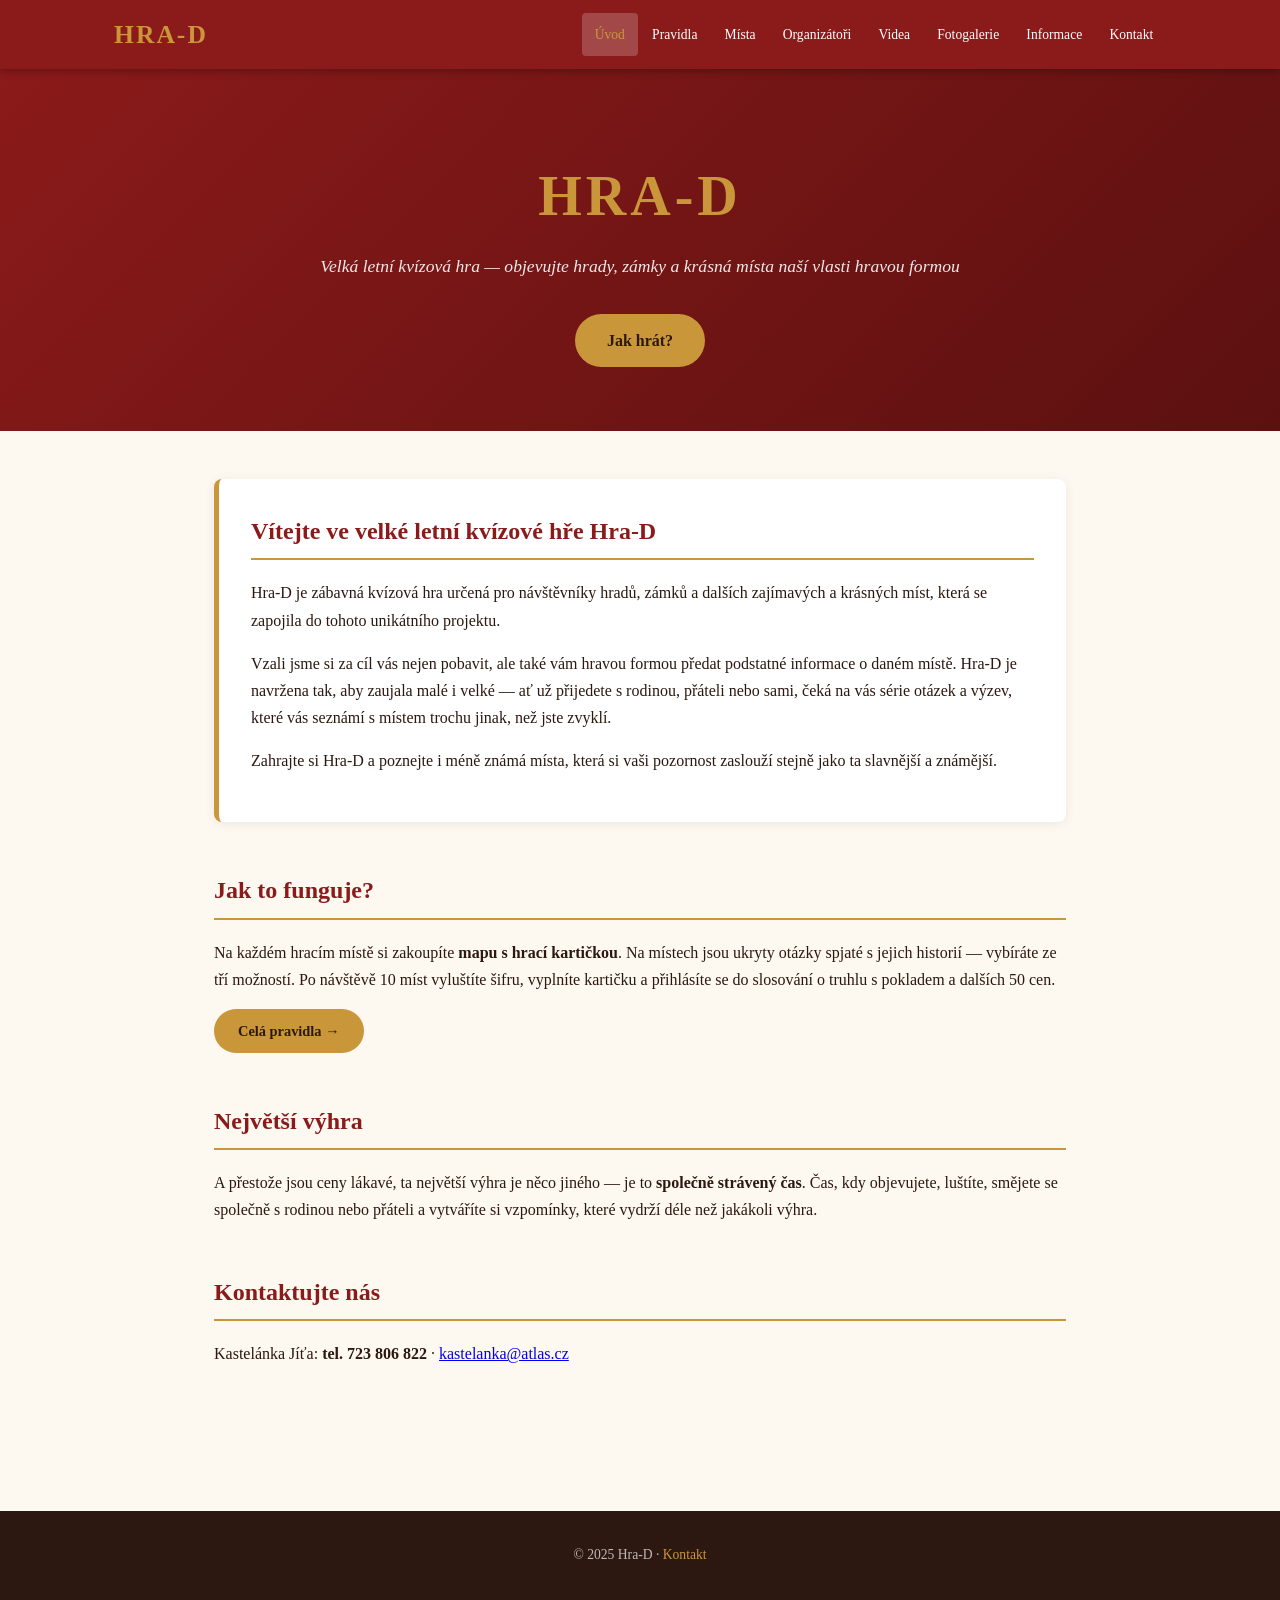
==== index.html @ 379b2946 "nahrání webu" ====
<!DOCTYPE html>
<html lang="cs">
<head>
  <meta charset="UTF-8">
  <meta name="viewport" content="width=device-width, initial-scale=1.0">
  <title>Hra-D – Velká letní kvízová hra</title>
  <meta name="description" content="Hra-D je zábavná kvízová hra pro návštěvníky hradů, zámků a dalších zajímavých míst. Objevujte historii hravou formou!">
  <link rel="stylesheet" href="style.css">
</head>
<body>

<header>
  <div class="header-inner">
    <a class="logo" href="index.html">HRA-D</a>
    <nav>
      <a href="index.html" class="active">Úvod</a>
      <a href="pravidla.html">Pravidla</a>
      <a href="mista.html">Místa</a>
      <a href="organizatori.html">Organizátoři</a>
      <a href="videa.html">Videa</a>
      <a href="fotogalerie.html">Fotogalerie</a>
      <a href="informace.html">Informace</a>
      <a href="kontakt.html">Kontakt</a>
    </nav>
  </div>
</header>

<div class="hero">
  <h1>HRA-D</h1>
  <p>Velká letní kvízová hra — objevujte hrady, zámky a krásná místa naší vlasti hravou formou</p>
  <a href="pravidla.html" class="btn">Jak hrát?</a>
</div>

<main>
  <section>
    <div class="intro-card">
      <h2>Vítejte ve velké letní kvízové hře Hra-D</h2>
      <p>Hra-D je zábavná kvízová hra určená pro návštěvníky hradů, zámků a dalších zajímavých a krásných míst, která se zapojila do tohoto unikátního projektu.</p>
      <p>Vzali jsme si za cíl vás nejen pobavit, ale také vám hravou formou předat podstatné informace o daném místě. Hra-D je navržena tak, aby zaujala malé i velké — ať už přijedete s rodinou, přáteli nebo sami, čeká na vás série otázek a výzev, které vás seznámí s místem trochu jinak, než jste zvyklí.</p>
      <p>Zahrajte si Hra-D a poznejte i méně známá místa, která si vaši pozornost zaslouží stejně jako ta slavnější a známější.</p>
    </div>
  </section>

  <section>
    <h2>Jak to funguje?</h2>
    <p>Na každém hracím místě si zakoupíte <strong>mapu s hrací kartičkou</strong>. Na místech jsou ukryty otázky spjaté s jejich historií — vybíráte ze tří možností. Po návštěvě 10 míst vyluštíte šifru, vyplníte kartičku a přihlásíte se do slosování o truhlu s pokladem a dalších 50 cen.</p>
    <p><a href="pravidla.html" class="btn" style="font-size:0.9rem; padding:0.6rem 1.5rem;">Celá pravidla →</a></p>
  </section>

  <section>
    <h2>Největší výhra</h2>
    <p>A přestože jsou ceny lákavé, ta největší výhra je něco jiného — je to <strong>společně strávený čas</strong>. Čas, kdy objevujete, luštíte, smějete se společně s rodinou nebo přáteli a vytváříte si vzpomínky, které vydrží déle než jakákoli výhra.</p>
  </section>

  <section>
    <h2>Kontaktujte nás</h2>
    <p>Kastelánka Jíťa: <strong>tel. 723 806 822</strong> · <a href="mailto:kastelanka@atlas.cz">kastelanka@atlas.cz</a></p>
  </section>
</main>

<footer>
  <p>&copy; 2025 Hra-D · <a href="kontakt.html">Kontakt</a></p>
</footer>

</body>
</html>
---- style.css ----
/* === HRA-D GLOBAL STYLES === */

*, *::before, *::after { box-sizing: border-box; margin: 0; padding: 0; }

:root {
  --red:    #8B1A1A;
  --gold:   #C9963A;
  --cream:  #FDF8F0;
  --dark:   #2C1810;
  --light:  #F5ECD8;
  --grey:   #6B5B4E;
  --white:  #ffffff;
}

body {
  font-family: 'Georgia', serif;
  background: var(--cream);
  color: var(--dark);
  line-height: 1.7;
}

/* === NAV === */
header {
  background: var(--red);
  color: var(--white);
  position: sticky;
  top: 0;
  z-index: 100;
  box-shadow: 0 2px 8px rgba(0,0,0,0.3);
}

.header-inner {
  max-width: 1100px;
  margin: 0 auto;
  padding: 0 1.5rem;
  display: flex;
  align-items: center;
  justify-content: space-between;
  gap: 1rem;
  flex-wrap: wrap;
}

.logo {
  font-size: 1.6rem;
  font-weight: bold;
  letter-spacing: 2px;
  color: var(--gold);
  text-decoration: none;
  padding: 0.8rem 0;
  white-space: nowrap;
}

nav {
  display: flex;
  flex-wrap: wrap;
  gap: 0.1rem;
}

nav a {
  color: var(--white);
  text-decoration: none;
  padding: 0.6rem 0.8rem;
  font-size: 0.85rem;
  border-radius: 4px;
  transition: background 0.2s;
  white-space: nowrap;
}

nav a:hover, nav a.active {
  background: rgba(255,255,255,0.2);
  color: var(--gold);
}

/* === HERO === */
.hero {
  background: linear-gradient(135deg, var(--red) 0%, #5C1010 100%);
  color: var(--white);
  text-align: center;
  padding: 5rem 1.5rem 4rem;
}

.hero h1 {
  font-size: clamp(2rem, 5vw, 3.5rem);
  letter-spacing: 4px;
  color: var(--gold);
  margin-bottom: 0.5rem;
}

.hero p {
  font-size: 1.1rem;
  max-width: 650px;
  margin: 0 auto 2rem;
  opacity: 0.9;
  font-style: italic;
}

.btn {
  display: inline-block;
  background: var(--gold);
  color: var(--dark);
  padding: 0.8rem 2rem;
  border-radius: 30px;
  font-weight: bold;
  text-decoration: none;
  font-family: 'Georgia', serif;
  transition: transform 0.2s, box-shadow 0.2s;
}
.btn:hover {
  transform: translateY(-2px);
  box-shadow: 0 4px 12px rgba(0,0,0,0.3);
}

/* === PAGE HERO (subpages) === */
.page-hero {
  background: linear-gradient(135deg, var(--red) 0%, #5C1010 100%);
  color: var(--white);
  text-align: center;
  padding: 3rem 1.5rem;
}
.page-hero h1 {
  font-size: clamp(1.6rem, 4vw, 2.5rem);
  color: var(--gold);
  letter-spacing: 3px;
}

/* === MAIN CONTENT === */
main {
  max-width: 900px;
  margin: 0 auto;
  padding: 3rem 1.5rem;
}

section {
  margin-bottom: 3rem;
}

h2 {
  font-size: 1.5rem;
  color: var(--red);
  border-bottom: 2px solid var(--gold);
  padding-bottom: 0.4rem;
  margin-bottom: 1.2rem;
}

h3 {
  font-size: 1.1rem;
  color: var(--red);
  margin-bottom: 0.6rem;
}

p { margin-bottom: 1rem; }

/* === HOME INTRO CARD === */
.intro-card {
  background: var(--white);
  border-left: 5px solid var(--gold);
  border-radius: 8px;
  padding: 2rem;
  margin-bottom: 2rem;
  box-shadow: 0 2px 12px rgba(0,0,0,0.07);
}

/* === RULES === */
.rules-list {
  list-style: none;
  counter-reset: rule-counter;
}
.rules-list li {
  counter-increment: rule-counter;
  display: flex;
  gap: 1.2rem;
  align-items: flex-start;
  padding: 1rem;
  margin-bottom: 0.8rem;
  background: var(--white);
  border-radius: 8px;
  box-shadow: 0 1px 6px rgba(0,0,0,0.06);
}
.rules-list li::before {
  content: counter(rule-counter);
  min-width: 2rem;
  height: 2rem;
  background: var(--red);
  color: var(--white);
  border-radius: 50%;
  display: flex;
  align-items: center;
  justify-content: center;
  font-weight: bold;
  font-size: 0.9rem;
  flex-shrink: 0;
}

/* === LOCATIONS === */
.locations-grid {
  display: grid;
  grid-template-columns: repeat(auto-fill, minmax(280px, 1fr));
  gap: 0.8rem;
}
.location-item {
  background: var(--white);
  border-radius: 8px;
  padding: 0.8rem 1rem;
  box-shadow: 0 1px 4px rgba(0,0,0,0.06);
  display: flex;
  align-items: baseline;
  gap: 0.5rem;
}
.location-num {
  font-weight: bold;
  color: var(--gold);
  min-width: 2rem;
  font-size: 0.85rem;
}
.location-name {
  font-weight: bold;
  color: var(--dark);
  font-size: 0.9rem;
}
.location-item a {
  color: var(--red);
  font-size: 0.8rem;
  margin-left: auto;
  white-space: nowrap;
  text-decoration: none;
}
.location-item a:hover { text-decoration: underline; }

/* === CONTACT === */
.contact-card {
  background: var(--white);
  border-radius: 12px;
  padding: 2rem;
  box-shadow: 0 2px 12px rgba(0,0,0,0.08);
  max-width: 500px;
}
.contact-card h2 { margin-bottom: 1.5rem; }
.contact-row {
  display: flex;
  gap: 1rem;
  margin-bottom: 1rem;
  align-items: center;
}
.contact-label {
  font-size: 0.8rem;
  color: var(--grey);
  text-transform: uppercase;
  letter-spacing: 1px;
  min-width: 80px;
}
.contact-value {
  font-weight: bold;
  color: var(--dark);
}
.contact-value a { color: var(--red); text-decoration: none; }
.contact-value a:hover { text-decoration: underline; }

/* === INFO BOXES === */
.info-box {
  background: var(--white);
  border-left: 4px solid var(--gold);
  border-radius: 8px;
  padding: 1.5rem;
  margin-bottom: 1.5rem;
  box-shadow: 0 1px 6px rgba(0,0,0,0.06);
}
.info-box h3 { color: var(--red); margin-bottom: 0.8rem; }

/* === ORGANIZERS === */
.org-card {
  background: var(--white);
  border-radius: 12px;
  padding: 1.5rem;
  box-shadow: 0 2px 10px rgba(0,0,0,0.07);
  text-align: center;
  max-width: 280px;
}

/* === FOOTER === */
footer {
  background: var(--dark);
  color: rgba(255,255,255,0.7);
  text-align: center;
  padding: 2rem 1.5rem;
  margin-top: 3rem;
  font-size: 0.85rem;
}
footer a { color: var(--gold); text-decoration: none; }
footer a:hover { text-decoration: underline; }

/* === RESPONSIVE === */
@media (max-width: 680px) {
  .header-inner { gap: 0.5rem; }
  nav { gap: 0; }
  nav a { padding: 0.5rem 0.5rem; font-size: 0.78rem; }
  .locations-grid { grid-template-columns: 1fr; }
}
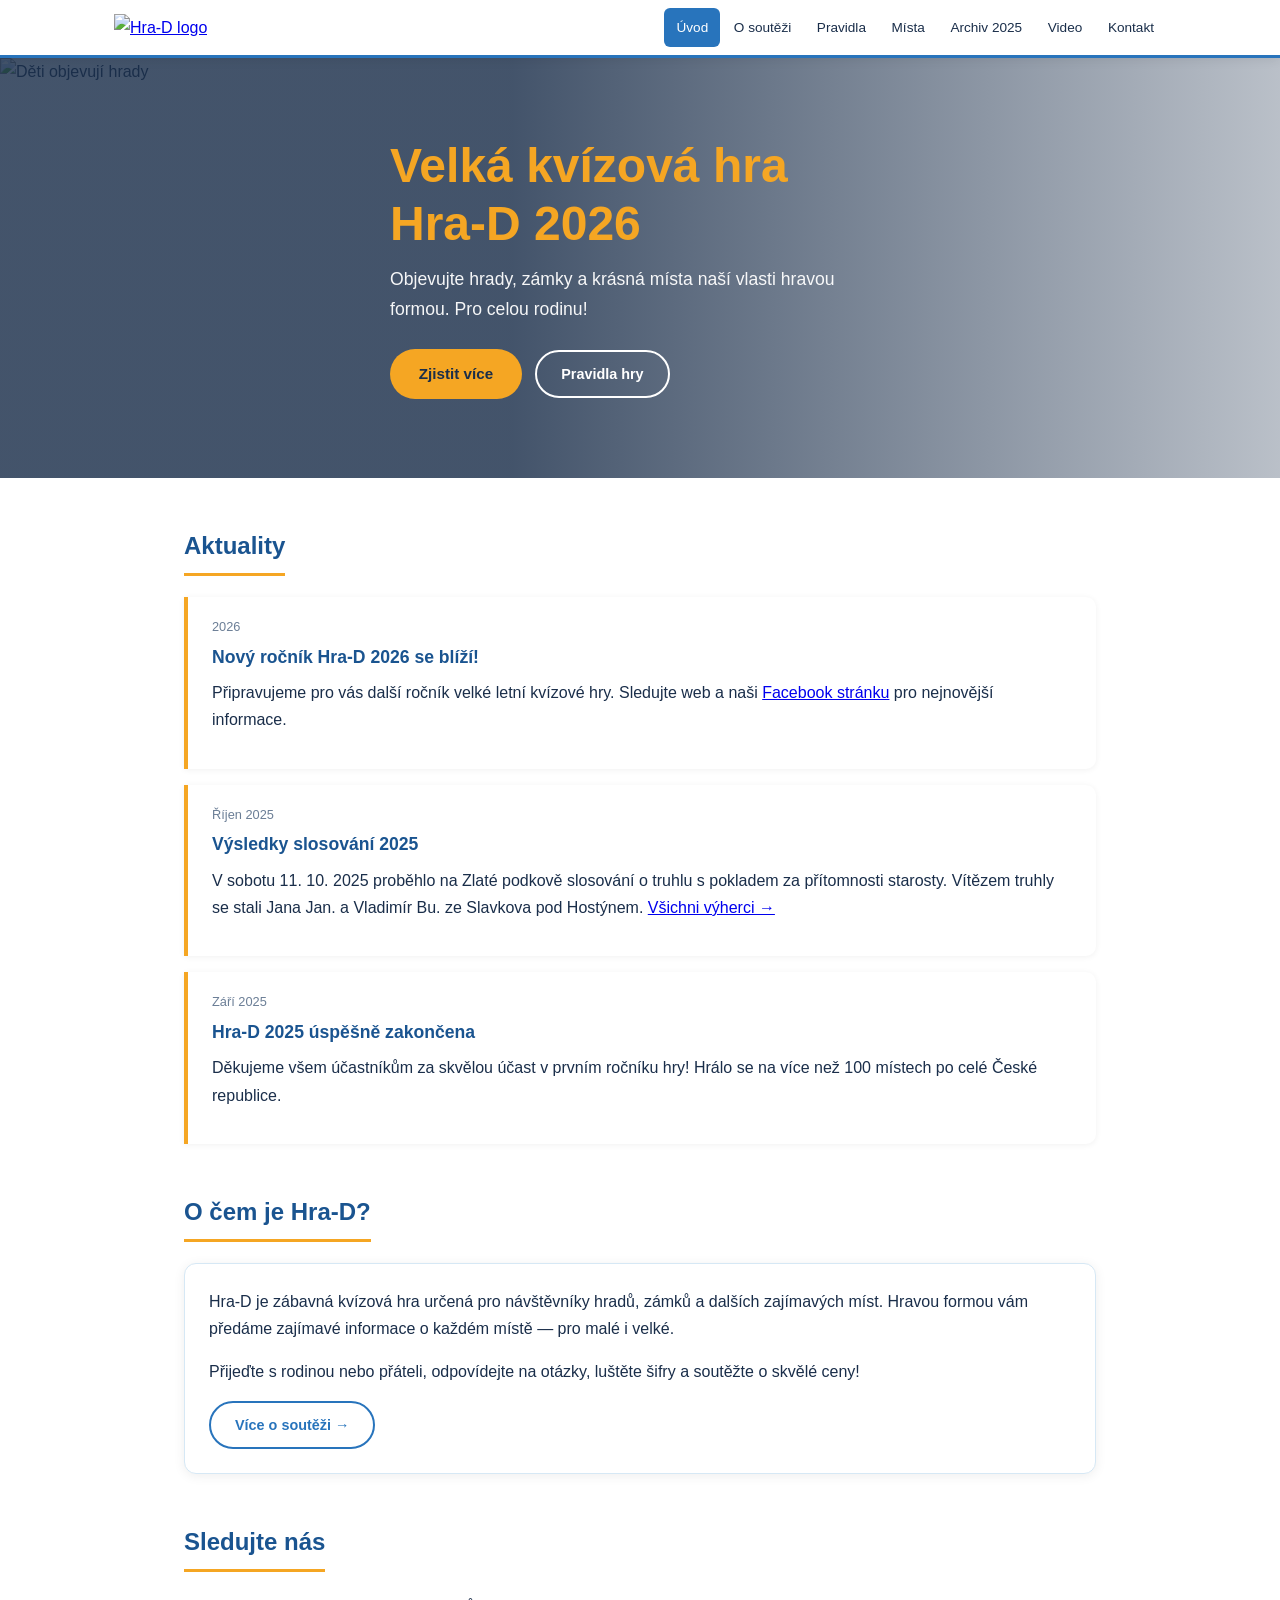
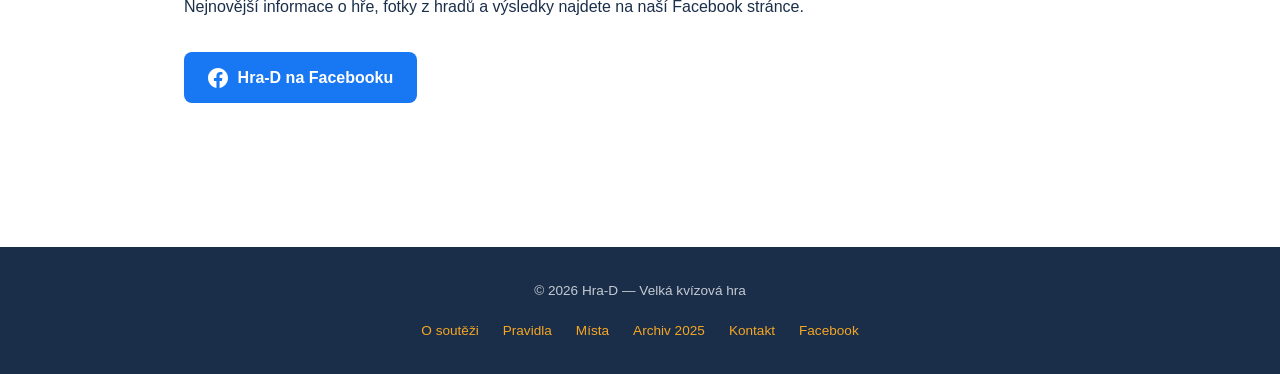
==== commit ea3c9ff1: "Add files via upload" ====
--- a/index.html
+++ b/index.html
@@ -3,7 +3,7 @@
 <head>
   <meta charset="UTF-8">
   <meta name="viewport" content="width=device-width, initial-scale=1.0">
-  <title>Hra-D – Velká letní kvízová hra</title>
+  <title>Hra-D – Velká kvízová hra</title>
   <meta name="description" content="Hra-D je zábavná kvízová hra pro návštěvníky hradů, zámků a dalších zajímavých míst. Objevujte historii hravou formou!">
   <link rel="stylesheet" href="style.css">
 </head>
@@ -11,55 +11,90 @@
 
 <header>
   <div class="header-inner">
-    <a class="logo" href="index.html">HRA-D</a>
+    <a href="index.html"><img src="logo.webp" alt="Hra-D logo" class="logo-img"></a>
     <nav>
       <a href="index.html" class="active">Úvod</a>
+      <a href="o-soutezi.html">O soutěži</a>
       <a href="pravidla.html">Pravidla</a>
       <a href="mista.html">Místa</a>
-      <a href="organizatori.html">Organizátoři</a>
-      <a href="videa.html">Videa</a>
-      <a href="fotogalerie.html">Fotogalerie</a>
-      <a href="informace.html">Informace</a>
+      <a href="archiv.html">Archiv 2025</a>
+      <a href="videa.html">Video</a>
       <a href="kontakt.html">Kontakt</a>
     </nav>
   </div>
 </header>
 
 <div class="hero">
-  <h1>HRA-D</h1>
-  <p>Velká letní kvízová hra — objevujte hrady, zámky a krásná místa naší vlasti hravou formou</p>
-  <a href="pravidla.html" class="btn">Jak hrát?</a>
+  <img src="hero.jpg" alt="Děti objevují hrady" class="hero-img">
+  <div class="hero-overlay"></div>
+  <div class="hero-content">
+    <h1>Velká kvízová hra<br>Hra-D 2026</h1>
+    <p>Objevujte hrady, zámky a krásná místa naší vlasti hravou formou. Pro celou rodinu!</p>
+    <a href="o-soutezi.html" class="btn">Zjistit více</a>
+    &nbsp;
+    <a href="pravidla.html" class="btn-outline" style="color:white; border-color:white;">Pravidla hry</a>
+  </div>
 </div>
 
 <main>
+
   <section>
-    <div class="intro-card">
-      <h2>Vítejte ve velké letní kvízové hře Hra-D</h2>
-      <p>Hra-D je zábavná kvízová hra určená pro návštěvníky hradů, zámků a dalších zajímavých a krásných míst, která se zapojila do tohoto unikátního projektu.</p>
-      <p>Vzali jsme si za cíl vás nejen pobavit, ale také vám hravou formou předat podstatné informace o daném místě. Hra-D je navržena tak, aby zaujala malé i velké — ať už přijedete s rodinou, přáteli nebo sami, čeká na vás série otázek a výzev, které vás seznámí s místem trochu jinak, než jste zvyklí.</p>
-      <p>Zahrajte si Hra-D a poznejte i méně známá místa, která si vaši pozornost zaslouží stejně jako ta slavnější a známější.</p>
+    <h2>Aktuality</h2>
+    <div class="aktuality-list">
+
+      <div class="aktualita">
+        <div class="datum">2026</div>
+        <h3>Nový ročník Hra-D 2026 se blíží!</h3>
+        <p>Připravujeme pro vás další ročník velké letní kvízové hry. Sledujte web a naši <a href="https://www.facebook.com/profile.php?id=61576056328959" target="_blank">Facebook stránku</a> pro nejnovější informace.</p>
+      </div>
+
+      <div class="aktualita">
+        <div class="datum">Říjen 2025</div>
+        <h3>Výsledky slosování 2025</h3>
+        <p>V sobotu 11. 10. 2025 proběhlo na Zlaté podkově slosování o truhlu s pokladem za přítomnosti starosty. Vítězem truhly se stali Jana Jan. a Vladimír Bu. ze Slavkova pod Hostýnem. <a href="archiv.html">Všichni výherci →</a></p>
+      </div>
+
+      <div class="aktualita">
+        <div class="datum">Září 2025</div>
+        <h3>Hra-D 2025 úspěšně zakončena</h3>
+        <p>Děkujeme všem účastníkům za skvělou účast v prvním ročníku hry! Hrálo se na více než 100 místech po celé České republice.</p>
+      </div>
+
     </div>
   </section>
 
   <section>
-    <h2>Jak to funguje?</h2>
-    <p>Na každém hracím místě si zakoupíte <strong>mapu s hrací kartičkou</strong>. Na místech jsou ukryty otázky spjaté s jejich historií — vybíráte ze tří možností. Po návštěvě 10 míst vyluštíte šifru, vyplníte kartičku a přihlásíte se do slosování o truhlu s pokladem a dalších 50 cen.</p>
-    <p><a href="pravidla.html" class="btn" style="font-size:0.9rem; padding:0.6rem 1.5rem;">Celá pravidla →</a></p>
+    <h2>O čem je Hra-D?</h2>
+    <div class="card">
+      <p>Hra-D je zábavná kvízová hra určená pro návštěvníky hradů, zámků a dalších zajímavých míst. Hravou formou vám předáme zajímavé informace o každém místě — pro malé i velké.</p>
+      <p>Přijeďte s rodinou nebo přáteli, odpovídejte na otázky, luštěte šifry a soutěžte o skvělé ceny!</p>
+      <a href="o-soutezi.html" class="btn-outline">Více o soutěži →</a>
+    </div>
   </section>
 
   <section>
-    <h2>Největší výhra</h2>
-    <p>A přestože jsou ceny lákavé, ta největší výhra je něco jiného — je to <strong>společně strávený čas</strong>. Čas, kdy objevujete, luštíte, smějete se společně s rodinou nebo přáteli a vytváříte si vzpomínky, které vydrží déle než jakákoli výhra.</p>
+    <h2>Sledujte nás</h2>
+    <p>Nejnovější informace o hře, fotky z hradů a výsledky najdete na naší Facebook stránce.</p>
+    <a href="https://www.facebook.com/profile.php?id=61576056328959" target="_blank" class="fb-btn">
+      <svg width="20" height="20" fill="white" viewBox="0 0 24 24"><path d="M24 12.073c0-6.627-5.373-12-12-12s-12 5.373-12 12c0 5.99 4.388 10.954 10.125 11.854v-8.385H7.078v-3.47h3.047V9.43c0-3.007 1.792-4.669 4.533-4.669 1.312 0 2.686.235 2.686.235v2.953H15.83c-1.491 0-1.956.925-1.956 1.874v2.25h3.328l-.532 3.47h-2.796v8.385C19.612 23.027 24 18.062 24 12.073z"/></svg>
+      Hra-D na Facebooku
+    </a>
   </section>
 
-  <section>
-    <h2>Kontaktujte nás</h2>
-    <p>Kastelánka Jíťa: <strong>tel. 723 806 822</strong> · <a href="mailto:kastelanka@atlas.cz">kastelanka@atlas.cz</a></p>
-  </section>
 </main>
 
 <footer>
-  <p>&copy; 2025 Hra-D · <a href="kontakt.html">Kontakt</a></p>
+  <div class="footer-inner">
+    <p>&copy; 2026 Hra-D — Velká kvízová hra</p>
+    <div class="footer-links">
+      <a href="o-soutezi.html">O soutěži</a>
+      <a href="pravidla.html">Pravidla</a>
+      <a href="mista.html">Místa</a>
+      <a href="archiv.html">Archiv 2025</a>
+      <a href="kontakt.html">Kontakt</a>
+      <a href="https://www.facebook.com/profile.php?id=61576056328959" target="_blank">Facebook</a>
+    </div>
+  </div>
 </footer>
 
 </body>
--- a/style.css
+++ b/style.css
@@ -1,38 +1,41 @@
-/* === HRA-D GLOBAL STYLES === */
+/* === HRA-D GLOBAL STYLES — redesign 2026 === */
 
 *, *::before, *::after { box-sizing: border-box; margin: 0; padding: 0; }
 
 :root {
-  --red:    #8B1A1A;
-  --gold:   #C9963A;
-  --cream:  #FDF8F0;
-  --dark:   #2C1810;
-  --light:  #F5ECD8;
-  --grey:   #6B5B4E;
-  --white:  #ffffff;
+  --blue:    #2874BC;
+  --blue-dark: #1A5490;
+  --blue-light: #E8F4FD;
+  --yellow:  #F5A623;
+  --yellow-light: #FFF8E7;
+  --white:   #ffffff;
+  --dark:    #1A2E4A;
+  --grey:    #6B7E96;
+  --light:   #F4F8FC;
+  --border:  #D6E8F5;
 }
 
 body {
-  font-family: 'Georgia', serif;
-  background: var(--cream);
+  font-family: 'Segoe UI', Arial, sans-serif;
+  background: var(--white);
   color: var(--dark);
   line-height: 1.7;
 }
 
-/* === NAV === */
+/* === HEADER / NAV === */
 header {
-  background: var(--red);
-  color: var(--white);
+  background: var(--white);
+  border-bottom: 3px solid var(--blue);
   position: sticky;
   top: 0;
   z-index: 100;
-  box-shadow: 0 2px 8px rgba(0,0,0,0.3);
+  box-shadow: 0 2px 10px rgba(0,0,0,0.08);
 }
 
 .header-inner {
   max-width: 1100px;
   margin: 0 auto;
-  padding: 0 1.5rem;
+  padding: 0.5rem 1.5rem;
   display: flex;
   align-items: center;
   justify-content: space-between;
@@ -40,14 +43,9 @@
   flex-wrap: wrap;
 }
 
-.logo {
-  font-size: 1.6rem;
-  font-weight: bold;
-  letter-spacing: 2px;
-  color: var(--gold);
-  text-decoration: none;
-  padding: 0.8rem 0;
-  white-space: nowrap;
+.logo-img {
+  height: 52px;
+  width: auto;
 }
 
 nav {
@@ -57,137 +55,190 @@
 }
 
 nav a {
-  color: var(--white);
+  color: var(--dark);
   text-decoration: none;
-  padding: 0.6rem 0.8rem;
+  padding: 0.5rem 0.75rem;
   font-size: 0.85rem;
-  border-radius: 4px;
-  transition: background 0.2s;
+  border-radius: 6px;
+  transition: background 0.2s, color 0.2s;
   white-space: nowrap;
+  font-weight: 500;
 }
 
 nav a:hover, nav a.active {
-  background: rgba(255,255,255,0.2);
-  color: var(--gold);
+  background: var(--blue);
+  color: var(--white);
 }
 
 /* === HERO === */
 .hero {
-  background: linear-gradient(135deg, var(--red) 0%, #5C1010 100%);
+  position: relative;
+  min-height: 420px;
+  display: flex;
+  align-items: center;
+  overflow: hidden;
+}
+
+.hero-img {
+  position: absolute;
+  inset: 0;
+  width: 100%;
+  height: 100%;
+  object-fit: cover;
+  object-position: center 30%;
+}
+
+.hero-overlay {
+  position: absolute;
+  inset: 0;
+  background: linear-gradient(to right, rgba(26,46,74,0.82) 40%, rgba(26,46,74,0.3) 100%);
+}
+
+.hero-content {
+  position: relative;
+  z-index: 1;
+  max-width: 1100px;
+  margin: 0 auto;
+  padding: 3rem 1.5rem;
+  color: var(--white);
+}
+
+.hero-content h1 {
+  font-size: clamp(1.8rem, 4vw, 3rem);
+  color: var(--yellow);
+  margin-bottom: 0.8rem;
+  line-height: 1.2;
+}
+
+.hero-content p {
+  font-size: 1.1rem;
+  max-width: 500px;
+  margin-bottom: 1.5rem;
+  opacity: 0.95;
+}
+
+/* === PAGE HERO === */
+.page-hero {
+  background: linear-gradient(135deg, var(--blue-dark) 0%, var(--blue) 100%);
   color: var(--white);
   text-align: center;
-  padding: 5rem 1.5rem 4rem;
-}
-
-.hero h1 {
-  font-size: clamp(2rem, 5vw, 3.5rem);
-  letter-spacing: 4px;
-  color: var(--gold);
-  margin-bottom: 0.5rem;
-}
-
-.hero p {
-  font-size: 1.1rem;
-  max-width: 650px;
-  margin: 0 auto 2rem;
-  opacity: 0.9;
-  font-style: italic;
-}
-
+  padding: 2.5rem 1.5rem;
+}
+.page-hero h1 {
+  font-size: clamp(1.5rem, 3vw, 2.2rem);
+  color: var(--yellow);
+}
+
+/* === BUTTONS === */
 .btn {
   display: inline-block;
-  background: var(--gold);
+  background: var(--yellow);
   color: var(--dark);
-  padding: 0.8rem 2rem;
+  padding: 0.75rem 1.8rem;
   border-radius: 30px;
   font-weight: bold;
   text-decoration: none;
-  font-family: 'Georgia', serif;
+  font-size: 0.95rem;
   transition: transform 0.2s, box-shadow 0.2s;
 }
 .btn:hover {
   transform: translateY(-2px);
-  box-shadow: 0 4px 12px rgba(0,0,0,0.3);
-}
-
-/* === PAGE HERO (subpages) === */
-.page-hero {
-  background: linear-gradient(135deg, var(--red) 0%, #5C1010 100%);
-  color: var(--white);
-  text-align: center;
-  padding: 3rem 1.5rem;
-}
-.page-hero h1 {
-  font-size: clamp(1.6rem, 4vw, 2.5rem);
-  color: var(--gold);
-  letter-spacing: 3px;
+  box-shadow: 0 4px 14px rgba(0,0,0,0.2);
+}
+
+.btn-outline {
+  display: inline-block;
+  border: 2px solid var(--blue);
+  color: var(--blue);
+  padding: 0.6rem 1.5rem;
+  border-radius: 30px;
+  font-weight: bold;
+  text-decoration: none;
+  font-size: 0.9rem;
+  transition: all 0.2s;
+}
+.btn-outline:hover {
+  background: var(--blue);
+  color: var(--white);
 }
 
 /* === MAIN CONTENT === */
 main {
-  max-width: 900px;
+  max-width: 960px;
   margin: 0 auto;
   padding: 3rem 1.5rem;
 }
 
-section {
-  margin-bottom: 3rem;
-}
+section { margin-bottom: 3rem; }
 
 h2 {
   font-size: 1.5rem;
-  color: var(--red);
-  border-bottom: 2px solid var(--gold);
+  color: var(--blue-dark);
+  border-bottom: 3px solid var(--yellow);
   padding-bottom: 0.4rem;
-  margin-bottom: 1.2rem;
-}
-
-h3 {
-  font-size: 1.1rem;
-  color: var(--red);
-  margin-bottom: 0.6rem;
-}
-
+  margin-bottom: 1.3rem;
+  display: inline-block;
+}
+
+h3 { font-size: 1.1rem; color: var(--blue-dark); margin-bottom: 0.6rem; }
 p { margin-bottom: 1rem; }
 
-/* === HOME INTRO CARD === */
-.intro-card {
-  background: var(--white);
-  border-left: 5px solid var(--gold);
-  border-radius: 8px;
-  padding: 2rem;
-  margin-bottom: 2rem;
+/* === CARDS === */
+.card {
+  background: var(--white);
+  border-radius: 12px;
+  padding: 1.5rem;
   box-shadow: 0 2px 12px rgba(0,0,0,0.07);
-}
+  border: 1px solid var(--border);
+}
+
+.card-grid {
+  display: grid;
+  grid-template-columns: repeat(auto-fill, minmax(260px, 1fr));
+  gap: 1.2rem;
+  margin-top: 1rem;
+}
+
+/* === AKTUALITY === */
+.aktuality-list { display: flex; flex-direction: column; gap: 1rem; }
+.aktualita {
+  background: var(--white);
+  border-left: 4px solid var(--yellow);
+  border-radius: 0 10px 10px 0;
+  padding: 1.2rem 1.5rem;
+  box-shadow: 0 1px 6px rgba(0,0,0,0.06);
+}
+.aktualita .datum {
+  font-size: 0.8rem;
+  color: var(--grey);
+  margin-bottom: 0.3rem;
+}
+.aktualita h3 { margin-bottom: 0.4rem; }
 
 /* === RULES === */
-.rules-list {
-  list-style: none;
-  counter-reset: rule-counter;
-}
+.rules-list { list-style: none; counter-reset: rule-counter; }
 .rules-list li {
   counter-increment: rule-counter;
   display: flex;
-  gap: 1.2rem;
+  gap: 1rem;
   align-items: flex-start;
-  padding: 1rem;
-  margin-bottom: 0.8rem;
-  background: var(--white);
-  border-radius: 8px;
-  box-shadow: 0 1px 6px rgba(0,0,0,0.06);
+  padding: 1rem 1.2rem;
+  margin-bottom: 0.7rem;
+  background: var(--blue-light);
+  border-radius: 10px;
 }
 .rules-list li::before {
   content: counter(rule-counter);
   min-width: 2rem;
   height: 2rem;
-  background: var(--red);
+  background: var(--blue);
   color: var(--white);
   border-radius: 50%;
   display: flex;
   align-items: center;
   justify-content: center;
   font-weight: bold;
-  font-size: 0.9rem;
+  font-size: 0.85rem;
   flex-shrink: 0;
 }
 
@@ -195,36 +246,37 @@
 .locations-grid {
   display: grid;
   grid-template-columns: repeat(auto-fill, minmax(280px, 1fr));
-  gap: 0.8rem;
+  gap: 0.6rem;
 }
 .location-item {
-  background: var(--white);
+  background: var(--light);
   border-radius: 8px;
-  padding: 0.8rem 1rem;
-  box-shadow: 0 1px 4px rgba(0,0,0,0.06);
+  padding: 0.7rem 1rem;
   display: flex;
   align-items: baseline;
   gap: 0.5rem;
-}
-.location-num {
-  font-weight: bold;
-  color: var(--gold);
-  min-width: 2rem;
-  font-size: 0.85rem;
-}
-.location-name {
-  font-weight: bold;
-  color: var(--dark);
+  border: 1px solid var(--border);
+}
+.location-num { font-weight: bold; color: var(--yellow); min-width: 2rem; font-size: 0.85rem; }
+.location-name { font-size: 0.9rem; color: var(--dark); flex: 1; }
+.location-item a { color: var(--blue); font-size: 0.8rem; text-decoration: none; white-space: nowrap; }
+.location-item a:hover { text-decoration: underline; }
+
+/* === WINNERS === */
+.winners-grid {
+  display: grid;
+  grid-template-columns: repeat(auto-fill, minmax(180px, 1fr));
+  gap: 0.5rem;
+  margin-top: 1rem;
+}
+.winner-item {
+  background: var(--yellow-light);
+  border: 1px solid var(--yellow);
+  border-radius: 8px;
+  padding: 0.6rem 1rem;
   font-size: 0.9rem;
-}
-.location-item a {
-  color: var(--red);
-  font-size: 0.8rem;
-  margin-left: auto;
-  white-space: nowrap;
-  text-decoration: none;
-}
-.location-item a:hover { text-decoration: underline; }
+  text-align: center;
+}
 
 /* === CONTACT === */
 .contact-card {
@@ -232,66 +284,59 @@
   border-radius: 12px;
   padding: 2rem;
   box-shadow: 0 2px 12px rgba(0,0,0,0.08);
-  max-width: 500px;
-}
-.contact-card h2 { margin-bottom: 1.5rem; }
-.contact-row {
-  display: flex;
-  gap: 1rem;
-  margin-bottom: 1rem;
+  border: 1px solid var(--border);
+  max-width: 480px;
+}
+.contact-row { display: flex; gap: 1rem; margin-bottom: 1rem; align-items: center; }
+.contact-label { font-size: 0.8rem; color: var(--grey); text-transform: uppercase; letter-spacing: 1px; min-width: 80px; }
+.contact-value { font-weight: bold; }
+.contact-value a { color: var(--blue); text-decoration: none; }
+.contact-value a:hover { text-decoration: underline; }
+
+/* === FB BUTTON === */
+.fb-btn {
+  display: inline-flex;
   align-items: center;
-}
-.contact-label {
-  font-size: 0.8rem;
-  color: var(--grey);
-  text-transform: uppercase;
-  letter-spacing: 1px;
-  min-width: 80px;
-}
-.contact-value {
+  gap: 0.6rem;
+  background: #1877F2;
+  color: white;
+  padding: 0.75rem 1.5rem;
+  border-radius: 8px;
+  text-decoration: none;
   font-weight: bold;
-  color: var(--dark);
-}
-.contact-value a { color: var(--red); text-decoration: none; }
-.contact-value a:hover { text-decoration: underline; }
+  margin-top: 1rem;
+  transition: background 0.2s;
+}
+.fb-btn:hover { background: #1558b0; }
 
 /* === INFO BOXES === */
 .info-box {
-  background: var(--white);
-  border-left: 4px solid var(--gold);
-  border-radius: 8px;
-  padding: 1.5rem;
-  margin-bottom: 1.5rem;
-  box-shadow: 0 1px 6px rgba(0,0,0,0.06);
-}
-.info-box h3 { color: var(--red); margin-bottom: 0.8rem; }
-
-/* === ORGANIZERS === */
-.org-card {
-  background: var(--white);
-  border-radius: 12px;
-  padding: 1.5rem;
-  box-shadow: 0 2px 10px rgba(0,0,0,0.07);
-  text-align: center;
-  max-width: 280px;
-}
+  background: var(--blue-light);
+  border-left: 4px solid var(--blue);
+  border-radius: 0 10px 10px 0;
+  padding: 1.3rem 1.5rem;
+  margin-bottom: 1.2rem;
+}
+.info-box h3 { color: var(--blue-dark); margin-bottom: 0.6rem; }
 
 /* === FOOTER === */
 footer {
   background: var(--dark);
-  color: rgba(255,255,255,0.7);
+  color: rgba(255,255,255,0.75);
   text-align: center;
   padding: 2rem 1.5rem;
   margin-top: 3rem;
   font-size: 0.85rem;
 }
-footer a { color: var(--gold); text-decoration: none; }
+footer a { color: var(--yellow); text-decoration: none; }
 footer a:hover { text-decoration: underline; }
+.footer-inner { max-width: 700px; margin: 0 auto; }
+.footer-links { display: flex; justify-content: center; gap: 1.5rem; margin-top: 0.8rem; flex-wrap: wrap; }
 
 /* === RESPONSIVE === */
 @media (max-width: 680px) {
-  .header-inner { gap: 0.5rem; }
-  nav { gap: 0; }
-  nav a { padding: 0.5rem 0.5rem; font-size: 0.78rem; }
+  nav a { padding: 0.4rem 0.5rem; font-size: 0.78rem; }
+  .hero { min-height: 320px; }
   .locations-grid { grid-template-columns: 1fr; }
-}
+  .winners-grid { grid-template-columns: repeat(2, 1fr); }
+}
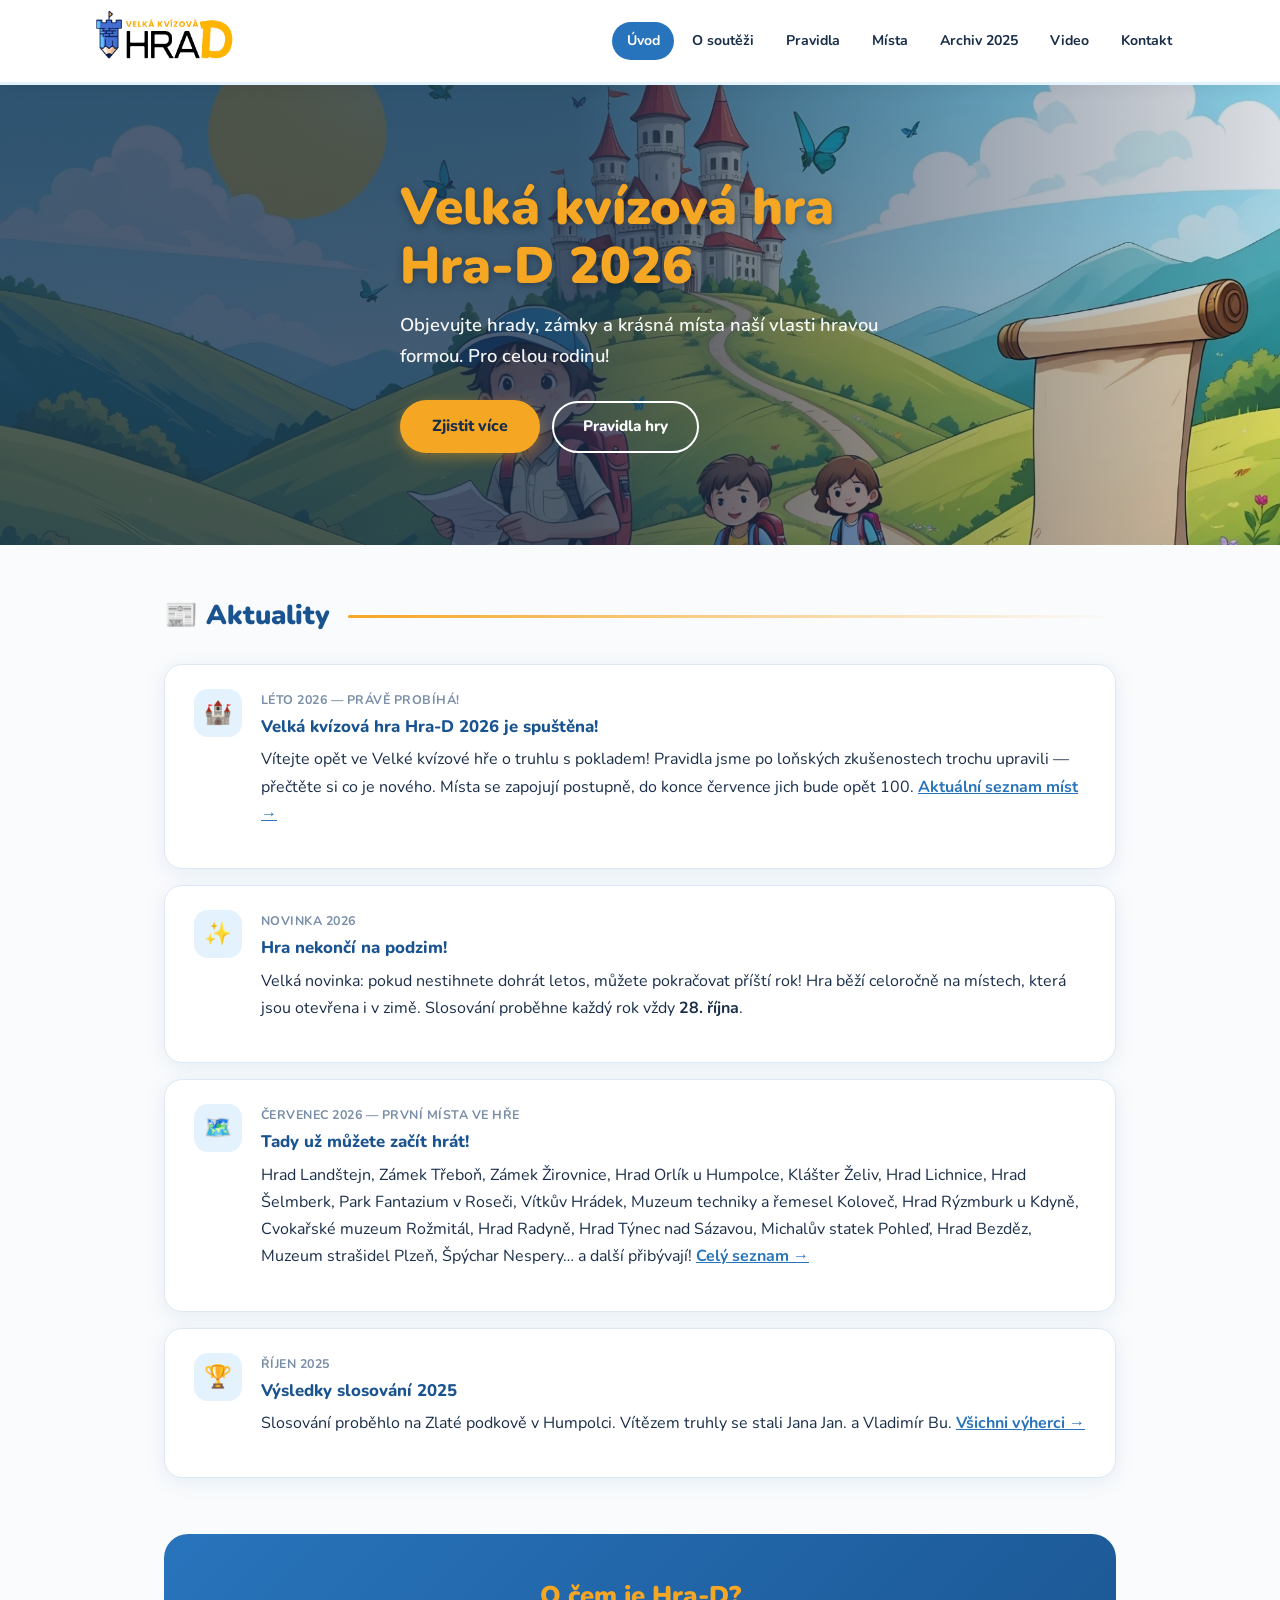
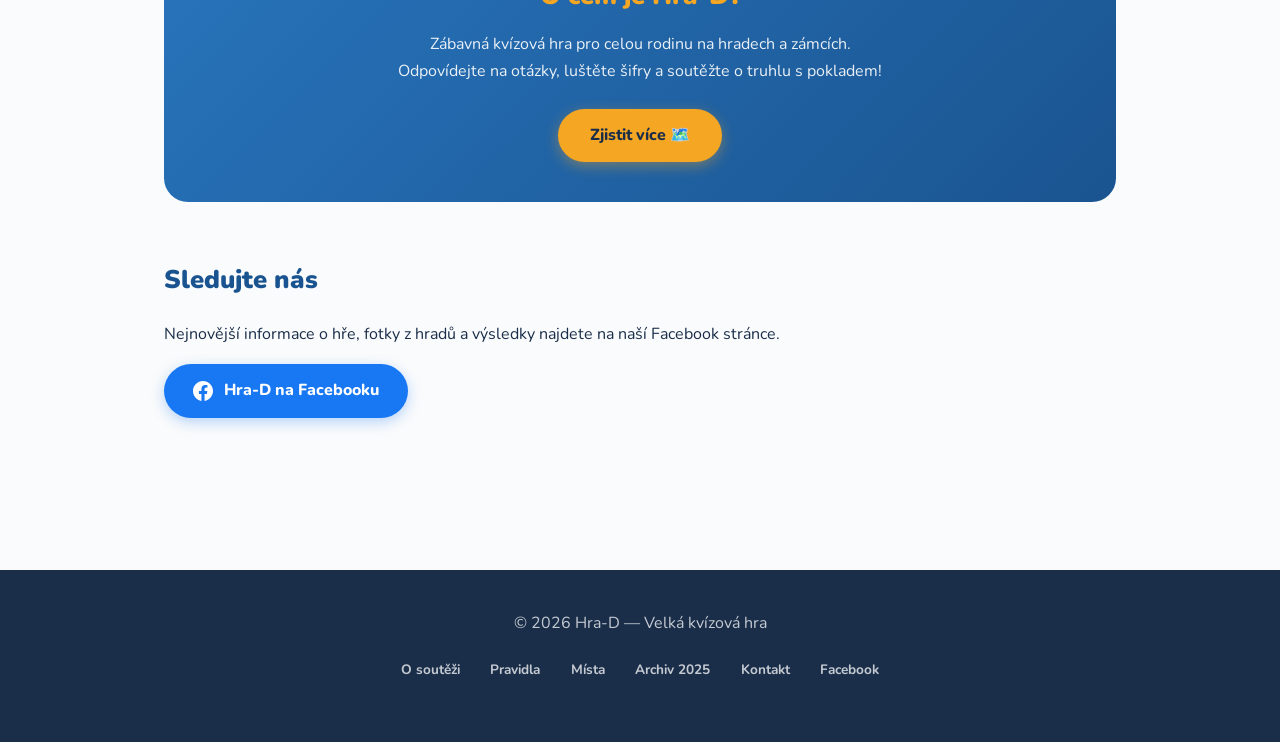
==== commit 2ec5590f: "Add files via upload" ====
--- a/index.html
+++ b/index.html
@@ -39,36 +39,53 @@
 <main>
 
   <section>
-    <h2>Aktuality</h2>
+    <h2 class="section-title">📰 Aktuality</h2>
     <div class="aktuality-list">
 
       <div class="aktualita">
-        <div class="datum">2026</div>
-        <h3>Nový ročník Hra-D 2026 se blíží!</h3>
-        <p>Připravujeme pro vás další ročník velké letní kvízové hry. Sledujte web a naši <a href="https://www.facebook.com/profile.php?id=61576056328959" target="_blank">Facebook stránku</a> pro nejnovější informace.</p>
+        <div class="aktualita-icon">🏰</div>
+        <div class="aktualita-body">
+          <div class="datum">Léto 2026 — právě probíhá!</div>
+          <h3>Velká kvízová hra Hra-D 2026 je spuštěna!</h3>
+          <p>Vítejte opět ve Velké kvízové hře o truhlu s pokladem! Pravidla jsme po loňských zkušenostech trochu upravili — přečtěte si co je nového. Místa se zapojují postupně, do konce července jich bude opět 100. <a href="mista.html">Aktuální seznam míst →</a></p>
+        </div>
       </div>
 
       <div class="aktualita">
-        <div class="datum">Říjen 2025</div>
-        <h3>Výsledky slosování 2025</h3>
-        <p>V sobotu 11. 10. 2025 proběhlo na Zlaté podkově slosování o truhlu s pokladem za přítomnosti starosty. Vítězem truhly se stali Jana Jan. a Vladimír Bu. ze Slavkova pod Hostýnem. <a href="archiv.html">Všichni výherci →</a></p>
+        <div class="aktualita-icon">✨</div>
+        <div class="aktualita-body">
+          <div class="datum">Novinka 2026</div>
+          <h3>Hra nekončí na podzim!</h3>
+          <p>Velká novinka: pokud nestihnete dohrát letos, můžete pokračovat příští rok! Hra běží celoročně na místech, která jsou otevřena i v zimě. Slosování proběhne každý rok vždy <strong>28. října</strong>.</p>
+        </div>
       </div>
 
       <div class="aktualita">
-        <div class="datum">Září 2025</div>
-        <h3>Hra-D 2025 úspěšně zakončena</h3>
-        <p>Děkujeme všem účastníkům za skvělou účast v prvním ročníku hry! Hrálo se na více než 100 místech po celé České republice.</p>
+        <div class="aktualita-icon">🗺️</div>
+        <div class="aktualita-body">
+          <div class="datum">Červenec 2026 — první místa ve hře</div>
+          <h3>Tady už můžete začít hrát!</h3>
+          <p>Hrad Landštejn, Zámek Třeboň, Zámek Žirovnice, Hrad Orlík u Humpolce, Klášter Želiv, Hrad Lichnice, Hrad Šelmberk, Park Fantazium v Roseči, Vítkův Hrádek, Muzeum techniky a řemesel Koloveč, Hrad Rýzmburk u Kdyně, Cvokařské muzeum Rožmitál, Hrad Radyně, Hrad Týnec nad Sázavou, Michalův statek Pohleď, Hrad Bezděz, Muzeum strašidel Plzeň, Špýchar Nespery… a další přibývají! <a href="mista.html">Celý seznam →</a></p>
+        </div>
+      </div>
+
+      <div class="aktualita">
+        <div class="aktualita-icon">🏆</div>
+        <div class="aktualita-body">
+          <div class="datum">Říjen 2025</div>
+          <h3>Výsledky slosování 2025</h3>
+          <p>Slosování proběhlo na Zlaté podkově v Humpolci. Vítězem truhly se stali Jana Jan. a Vladimír Bu. <a href="archiv.html">Všichni výherci →</a></p>
+        </div>
       </div>
 
     </div>
   </section>
 
   <section>
-    <h2>O čem je Hra-D?</h2>
-    <div class="card">
-      <p>Hra-D je zábavná kvízová hra určená pro návštěvníky hradů, zámků a dalších zajímavých míst. Hravou formou vám předáme zajímavé informace o každém místě — pro malé i velké.</p>
-      <p>Přijeďte s rodinou nebo přáteli, odpovídejte na otázky, luštěte šifry a soutěžte o skvělé ceny!</p>
-      <a href="o-soutezi.html" class="btn-outline">Více o soutěži →</a>
+    <div class="highlight-strip">
+      <h2>O čem je Hra-D?</h2>
+      <p>Zábavná kvízová hra pro celou rodinu na hradech a zámcích. Odpovídejte na otázky, luštěte šifry a soutěžte o truhlu s pokladem!</p>
+      <a href="o-soutezi.html" class="btn">Zjistit více 🗺️</a>
     </div>
   </section>
 
--- a/style.css
+++ b/style.css
@@ -1,41 +1,46 @@
-/* === HRA-D GLOBAL STYLES — redesign 2026 === */
+/* === HRA-D — Hravý design 2026 === */
+
+@import url('https://fonts.googleapis.com/css2?family=Nunito:wght@400;600;700;800;900&display=swap');
 
 *, *::before, *::after { box-sizing: border-box; margin: 0; padding: 0; }
 
 :root {
-  --blue:    #2874BC;
-  --blue-dark: #1A5490;
-  --blue-light: #E8F4FD;
-  --yellow:  #F5A623;
+  --blue:       #2874BC;
+  --blue-dark:  #1A5490;
+  --blue-light: #E3F2FD;
+  --yellow:     #F5A623;
   --yellow-light: #FFF8E7;
-  --white:   #ffffff;
-  --dark:    #1A2E4A;
-  --grey:    #6B7E96;
-  --light:   #F4F8FC;
-  --border:  #D6E8F5;
+  --green:      #4CAF7D;
+  --white:      #ffffff;
+  --cream:      #FAFBFC;
+  --dark:       #1A2E4A;
+  --grey:       #7A8EA8;
+  --border:     #DDE8F5;
+  --shadow:     0 4px 20px rgba(40,116,188,0.10);
+  --shadow-lg:  0 8px 40px rgba(40,116,188,0.15);
 }
 
 body {
-  font-family: 'Segoe UI', Arial, sans-serif;
-  background: var(--white);
+  font-family: 'Nunito', 'Segoe UI', Arial, sans-serif;
+  background: var(--cream);
   color: var(--dark);
   line-height: 1.7;
 }
 
-/* === HEADER / NAV === */
+/* === HEADER === */
 header {
   background: var(--white);
-  border-bottom: 3px solid var(--blue);
+  border-bottom: 3px solid var(--blue-light);
   position: sticky;
   top: 0;
   z-index: 100;
-  box-shadow: 0 2px 10px rgba(0,0,0,0.08);
+  box-shadow: 0 2px 16px rgba(0,0,0,0.06);
 }
 
 .header-inner {
-  max-width: 1100px;
+  max-width: 1140px;
   margin: 0 auto;
-  padding: 0.5rem 1.5rem;
+  padding: 0.6rem 1.5rem;
   display: flex;
   align-items: center;
   justify-content: space-between;
@@ -43,26 +48,19 @@
   flex-wrap: wrap;
 }
 
-.logo-img {
-  height: 52px;
-  width: auto;
-}
-
-nav {
-  display: flex;
-  flex-wrap: wrap;
-  gap: 0.1rem;
-}
+.logo-img { height: 54px; width: auto; }
+
+nav { display: flex; flex-wrap: wrap; gap: 0.2rem; }
 
 nav a {
   color: var(--dark);
   text-decoration: none;
-  padding: 0.5rem 0.75rem;
-  font-size: 0.85rem;
-  border-radius: 6px;
-  transition: background 0.2s, color 0.2s;
+  padding: 0.45rem 0.9rem;
+  font-size: 0.88rem;
+  border-radius: 50px;
+  font-weight: 700;
+  transition: all 0.2s;
   white-space: nowrap;
-  font-weight: 500;
 }
 
 nav a:hover, nav a.active {
@@ -73,7 +71,7 @@
 /* === HERO === */
 .hero {
   position: relative;
-  min-height: 420px;
+  min-height: 460px;
   display: flex;
   align-items: center;
   overflow: hidden;
@@ -82,39 +80,54 @@
 .hero-img {
   position: absolute;
   inset: 0;
-  width: 100%;
-  height: 100%;
+  width: 100%; height: 100%;
   object-fit: cover;
-  object-position: center 30%;
+  object-position: center 25%;
 }
 
 .hero-overlay {
   position: absolute;
   inset: 0;
-  background: linear-gradient(to right, rgba(26,46,74,0.82) 40%, rgba(26,46,74,0.3) 100%);
+  background: linear-gradient(to right, rgba(26,46,74,0.78) 45%, rgba(26,46,74,0.15) 100%);
 }
 
 .hero-content {
   position: relative;
   z-index: 1;
-  max-width: 1100px;
+  max-width: 1140px;
   margin: 0 auto;
   padding: 3rem 1.5rem;
   color: var(--white);
 }
 
 .hero-content h1 {
-  font-size: clamp(1.8rem, 4vw, 3rem);
+  font-size: clamp(2rem, 4.5vw, 3.2rem);
+  font-weight: 900;
   color: var(--yellow);
   margin-bottom: 0.8rem;
-  line-height: 1.2;
+  line-height: 1.15;
+  text-shadow: 0 2px 8px rgba(0,0,0,0.3);
 }
 
 .hero-content p {
-  font-size: 1.1rem;
-  max-width: 500px;
-  margin-bottom: 1.5rem;
+  font-size: 1.15rem;
+  max-width: 480px;
+  margin-bottom: 1.8rem;
   opacity: 0.95;
+  font-weight: 600;
+}
+
+.hero-badge {
+  display: inline-block;
+  background: var(--yellow);
+  color: var(--dark);
+  font-size: 0.8rem;
+  font-weight: 800;
+  padding: 0.3rem 1rem;
+  border-radius: 50px;
+  margin-bottom: 1rem;
+  text-transform: uppercase;
+  letter-spacing: 1px;
 }
 
 /* === PAGE HERO === */
@@ -122,11 +135,24 @@
   background: linear-gradient(135deg, var(--blue-dark) 0%, var(--blue) 100%);
   color: var(--white);
   text-align: center;
-  padding: 2.5rem 1.5rem;
+  padding: 3rem 1.5rem;
+  position: relative;
+  overflow: hidden;
+}
+.page-hero::after {
+  content: '';
+  position: absolute;
+  bottom: -2px;
+  left: 0; right: 0;
+  height: 40px;
+  background: var(--cream);
+  border-radius: 50% 50% 0 0 / 100% 100% 0 0;
 }
 .page-hero h1 {
-  font-size: clamp(1.5rem, 3vw, 2.2rem);
+  font-size: clamp(1.6rem, 3.5vw, 2.4rem);
+  font-weight: 900;
   color: var(--yellow);
+  position: relative;
 }
 
 /* === BUTTONS === */
@@ -134,86 +160,138 @@
   display: inline-block;
   background: var(--yellow);
   color: var(--dark);
-  padding: 0.75rem 1.8rem;
-  border-radius: 30px;
-  font-weight: bold;
-  text-decoration: none;
-  font-size: 0.95rem;
+  padding: 0.8rem 2rem;
+  border-radius: 50px;
+  font-weight: 800;
+  text-decoration: none;
+  font-size: 1rem;
+  font-family: 'Nunito', sans-serif;
   transition: transform 0.2s, box-shadow 0.2s;
-}
-.btn:hover {
-  transform: translateY(-2px);
-  box-shadow: 0 4px 14px rgba(0,0,0,0.2);
-}
+  box-shadow: 0 4px 14px rgba(245,166,35,0.4);
+}
+.btn:hover { transform: translateY(-3px); box-shadow: 0 8px 20px rgba(245,166,35,0.4); }
+
+.btn-blue {
+  display: inline-block;
+  background: var(--blue);
+  color: var(--white);
+  padding: 0.8rem 2rem;
+  border-radius: 50px;
+  font-weight: 800;
+  text-decoration: none;
+  font-size: 1rem;
+  transition: transform 0.2s, box-shadow 0.2s;
+  box-shadow: 0 4px 14px rgba(40,116,188,0.3);
+}
+.btn-blue:hover { transform: translateY(-3px); box-shadow: 0 8px 20px rgba(40,116,188,0.35); }
 
 .btn-outline {
   display: inline-block;
-  border: 2px solid var(--blue);
+  border: 2.5px solid var(--blue);
   color: var(--blue);
-  padding: 0.6rem 1.5rem;
-  border-radius: 30px;
-  font-weight: bold;
-  text-decoration: none;
-  font-size: 0.9rem;
+  padding: 0.7rem 1.8rem;
+  border-radius: 50px;
+  font-weight: 800;
+  text-decoration: none;
+  font-size: 0.95rem;
   transition: all 0.2s;
 }
-.btn-outline:hover {
-  background: var(--blue);
-  color: var(--white);
-}
-
-/* === MAIN CONTENT === */
-main {
-  max-width: 960px;
-  margin: 0 auto;
-  padding: 3rem 1.5rem;
-}
-
-section { margin-bottom: 3rem; }
+.btn-outline:hover { background: var(--blue); color: var(--white); }
+
+/* === MAIN === */
+main { max-width: 1000px; margin: 0 auto; padding: 3rem 1.5rem; }
+
+section { margin-bottom: 3.5rem; }
+
+.section-title {
+  font-size: 1.7rem;
+  font-weight: 900;
+  color: var(--blue-dark);
+  margin-bottom: 1.5rem;
+  display: flex;
+  align-items: center;
+  gap: 0.6rem;
+}
+.section-title::after {
+  content: '';
+  flex: 1;
+  height: 3px;
+  background: linear-gradient(to right, var(--yellow), transparent);
+  border-radius: 2px;
+  margin-left: 0.5rem;
+}
 
 h2 {
-  font-size: 1.5rem;
+  font-size: 1.6rem;
+  font-weight: 900;
   color: var(--blue-dark);
-  border-bottom: 3px solid var(--yellow);
-  padding-bottom: 0.4rem;
-  margin-bottom: 1.3rem;
-  display: inline-block;
-}
-
-h3 { font-size: 1.1rem; color: var(--blue-dark); margin-bottom: 0.6rem; }
+  margin-bottom: 1.2rem;
+}
+h3 { font-size: 1.05rem; font-weight: 800; color: var(--dark); margin-bottom: 0.5rem; }
 p { margin-bottom: 1rem; }
 
 /* === CARDS === */
 .card {
   background: var(--white);
-  border-radius: 12px;
-  padding: 1.5rem;
-  box-shadow: 0 2px 12px rgba(0,0,0,0.07);
+  border-radius: 20px;
+  padding: 1.8rem;
+  box-shadow: var(--shadow);
   border: 1px solid var(--border);
-}
+  transition: transform 0.2s, box-shadow 0.2s;
+}
+.card:hover { transform: translateY(-4px); box-shadow: var(--shadow-lg); }
 
 .card-grid {
   display: grid;
-  grid-template-columns: repeat(auto-fill, minmax(260px, 1fr));
+  grid-template-columns: repeat(auto-fill, minmax(220px, 1fr));
   gap: 1.2rem;
   margin-top: 1rem;
 }
 
+.card-icon {
+  font-size: 2.5rem;
+  margin-bottom: 0.8rem;
+  display: block;
+}
+
 /* === AKTUALITY === */
 .aktuality-list { display: flex; flex-direction: column; gap: 1rem; }
+
 .aktualita {
   background: var(--white);
-  border-left: 4px solid var(--yellow);
-  border-radius: 0 10px 10px 0;
-  padding: 1.2rem 1.5rem;
-  box-shadow: 0 1px 6px rgba(0,0,0,0.06);
-}
-.aktualita .datum {
-  font-size: 0.8rem;
+  border-radius: 18px;
+  padding: 1.5rem 1.8rem;
+  box-shadow: var(--shadow);
+  border: 1px solid var(--border);
+  display: flex;
+  gap: 1.2rem;
+  align-items: flex-start;
+  transition: transform 0.2s;
+}
+.aktualita:hover { transform: translateX(4px); }
+
+.aktualita-icon {
+  min-width: 48px;
+  height: 48px;
+  background: var(--blue-light);
+  border-radius: 14px;
+  display: flex;
+  align-items: center;
+  justify-content: center;
+  font-size: 1.4rem;
+  flex-shrink: 0;
+}
+
+.aktualita-body .datum {
+  font-size: 0.78rem;
   color: var(--grey);
-  margin-bottom: 0.3rem;
-}
-.aktualita h3 { margin-bottom: 0.4rem; }
+  font-weight: 700;
+  text-transform: uppercase;
+  letter-spacing: 0.5px;
+  margin-bottom: 0.2rem;
+}
+.aktualita-body h3 { margin-bottom: 0.3rem; color: var(--blue-dark); }
+.aktualita-body a { color: var(--blue); font-weight: 700; }
 
 /* === RULES === */
 .rules-list { list-style: none; counter-reset: rule-counter; }
@@ -222,23 +300,25 @@
   display: flex;
   gap: 1rem;
   align-items: flex-start;
-  padding: 1rem 1.2rem;
-  margin-bottom: 0.7rem;
-  background: var(--blue-light);
-  border-radius: 10px;
+  padding: 1.2rem 1.5rem;
+  margin-bottom: 0.8rem;
+  background: var(--white);
+  border-radius: 16px;
+  box-shadow: var(--shadow);
+  border: 1px solid var(--border);
 }
 .rules-list li::before {
   content: counter(rule-counter);
-  min-width: 2rem;
-  height: 2rem;
+  min-width: 2.2rem;
+  height: 2.2rem;
   background: var(--blue);
   color: var(--white);
   border-radius: 50%;
   display: flex;
   align-items: center;
   justify-content: center;
-  font-weight: bold;
-  font-size: 0.85rem;
+  font-weight: 900;
+  font-size: 0.9rem;
   flex-shrink: 0;
 }
 
@@ -246,50 +326,70 @@
 .locations-grid {
   display: grid;
   grid-template-columns: repeat(auto-fill, minmax(280px, 1fr));
+  gap: 0.7rem;
+}
+.location-item {
+  background: var(--white);
+  border-radius: 12px;
+  padding: 0.8rem 1.1rem;
+  display: flex;
+  align-items: center;
   gap: 0.6rem;
-}
-.location-item {
-  background: var(--light);
-  border-radius: 8px;
-  padding: 0.7rem 1rem;
-  display: flex;
-  align-items: baseline;
-  gap: 0.5rem;
   border: 1px solid var(--border);
-}
-.location-num { font-weight: bold; color: var(--yellow); min-width: 2rem; font-size: 0.85rem; }
-.location-name { font-size: 0.9rem; color: var(--dark); flex: 1; }
-.location-item a { color: var(--blue); font-size: 0.8rem; text-decoration: none; white-space: nowrap; }
+  transition: border-color 0.2s;
+}
+.location-item:hover { border-color: var(--blue); }
+.location-num { font-weight: 900; color: var(--yellow); min-width: 2rem; font-size: 0.85rem; }
+.location-name { font-size: 0.9rem; font-weight: 600; flex: 1; }
+.location-item a { color: var(--blue); font-size: 0.8rem; font-weight: 700; text-decoration: none; white-space: nowrap; }
 .location-item a:hover { text-decoration: underline; }
 
 /* === WINNERS === */
 .winners-grid {
   display: grid;
-  grid-template-columns: repeat(auto-fill, minmax(180px, 1fr));
-  gap: 0.5rem;
+  grid-template-columns: repeat(auto-fill, minmax(160px, 1fr));
+  gap: 0.6rem;
   margin-top: 1rem;
 }
 .winner-item {
   background: var(--yellow-light);
-  border: 1px solid var(--yellow);
-  border-radius: 8px;
-  padding: 0.6rem 1rem;
-  font-size: 0.9rem;
+  border: 2px solid #FDDEA0;
+  border-radius: 12px;
+  padding: 0.7rem 0.9rem;
+  font-size: 0.88rem;
+  font-weight: 700;
   text-align: center;
 }
+
+.winner-main {
+  background: linear-gradient(135deg, var(--yellow), #F5C842);
+  border-radius: 20px;
+  padding: 2rem;
+  text-align: center;
+  margin-bottom: 2rem;
+  box-shadow: 0 6px 20px rgba(245,166,35,0.3);
+}
+.winner-main h3 { font-size: 1.3rem; color: var(--dark); }
 
 /* === CONTACT === */
 .contact-card {
   background: var(--white);
+  border-radius: 24px;
+  padding: 2.5rem;
+  box-shadow: var(--shadow-lg);
+  border: 1px solid var(--border);
+  max-width: 500px;
+}
+.contact-row { display: flex; gap: 1rem; margin-bottom: 1.2rem; align-items: center; }
+.contact-icon {
+  min-width: 44px; height: 44px;
+  background: var(--blue-light);
   border-radius: 12px;
-  padding: 2rem;
-  box-shadow: 0 2px 12px rgba(0,0,0,0.08);
-  border: 1px solid var(--border);
-  max-width: 480px;
-}
-.contact-row { display: flex; gap: 1rem; margin-bottom: 1rem; align-items: center; }
-.contact-label { font-size: 0.8rem; color: var(--grey); text-transform: uppercase; letter-spacing: 1px; min-width: 80px; }
-.contact-value { font-weight: bold; }
+  display: flex; align-items: center; justify-content: center;
+  font-size: 1.2rem;
+}
+.contact-label { font-size: 0.78rem; color: var(--grey); font-weight: 700; text-transform: uppercase; letter-spacing: 0.5px; }
+.contact-value { font-weight: 800; }
 .contact-value a { color: var(--blue); text-decoration: none; }
 .contact-value a:hover { text-decoration: underline; }
 
@@ -297,46 +397,74 @@
 .fb-btn {
   display: inline-flex;
   align-items: center;
-  gap: 0.6rem;
+  gap: 0.7rem;
   background: #1877F2;
   color: white;
-  padding: 0.75rem 1.5rem;
-  border-radius: 8px;
-  text-decoration: none;
-  font-weight: bold;
-  margin-top: 1rem;
-  transition: background 0.2s;
-}
-.fb-btn:hover { background: #1558b0; }
+  padding: 0.85rem 1.8rem;
+  border-radius: 50px;
+  text-decoration: none;
+  font-weight: 800;
+  font-family: 'Nunito', sans-serif;
+  font-size: 1rem;
+  transition: all 0.2s;
+  box-shadow: 0 4px 14px rgba(24,119,242,0.3);
+}
+.fb-btn:hover { background: #1558b0; transform: translateY(-2px); }
 
 /* === INFO BOXES === */
 .info-box {
-  background: var(--blue-light);
-  border-left: 4px solid var(--blue);
-  border-radius: 0 10px 10px 0;
-  padding: 1.3rem 1.5rem;
+  background: var(--white);
+  border-left: 5px solid var(--blue);
+  border-radius: 0 16px 16px 0;
+  padding: 1.5rem 1.8rem;
   margin-bottom: 1.2rem;
+  box-shadow: var(--shadow);
 }
 .info-box h3 { color: var(--blue-dark); margin-bottom: 0.6rem; }
+
+/* === HIGHLIGHT STRIP === */
+.highlight-strip {
+  background: linear-gradient(135deg, var(--blue) 0%, var(--blue-dark) 100%);
+  border-radius: 24px;
+  padding: 2.5rem;
+  color: var(--white);
+  text-align: center;
+  margin: 2rem 0;
+}
+.highlight-strip h2 { color: var(--yellow); margin-bottom: 0.8rem; }
+.highlight-strip p { opacity: 0.9; max-width: 500px; margin: 0 auto 1.5rem; }
 
 /* === FOOTER === */
 footer {
   background: var(--dark);
   color: rgba(255,255,255,0.75);
-  text-align: center;
-  padding: 2rem 1.5rem;
+  padding: 2.5rem 1.5rem;
   margin-top: 3rem;
+}
+.footer-inner { max-width: 800px; margin: 0 auto; text-align: center; }
+.footer-logo { font-size: 1.5rem; font-weight: 900; color: var(--yellow); margin-bottom: 0.8rem; }
+.footer-links {
+  display: flex; justify-content: center; flex-wrap: wrap;
+  gap: 0.3rem; margin: 1rem 0;
+}
+.footer-links a {
+  color: rgba(255,255,255,0.75);
+  text-decoration: none;
+  padding: 0.3rem 0.8rem;
+  border-radius: 50px;
   font-size: 0.85rem;
-}
-footer a { color: var(--yellow); text-decoration: none; }
-footer a:hover { text-decoration: underline; }
-.footer-inner { max-width: 700px; margin: 0 auto; }
-.footer-links { display: flex; justify-content: center; gap: 1.5rem; margin-top: 0.8rem; flex-wrap: wrap; }
+  font-weight: 700;
+  transition: color 0.2s;
+}
+.footer-links a:hover { color: var(--yellow); }
+.footer-copy { font-size: 0.82rem; opacity: 0.5; margin-top: 1rem; }
 
 /* === RESPONSIVE === */
 @media (max-width: 680px) {
-  nav a { padding: 0.4rem 0.5rem; font-size: 0.78rem; }
-  .hero { min-height: 320px; }
+  nav a { padding: 0.4rem 0.6rem; font-size: 0.78rem; }
+  .hero { min-height: 340px; }
+  .card-grid { grid-template-columns: 1fr; }
   .locations-grid { grid-template-columns: 1fr; }
   .winners-grid { grid-template-columns: repeat(2, 1fr); }
-}
+  .aktualita { flex-direction: column; gap: 0.8rem; }
+}
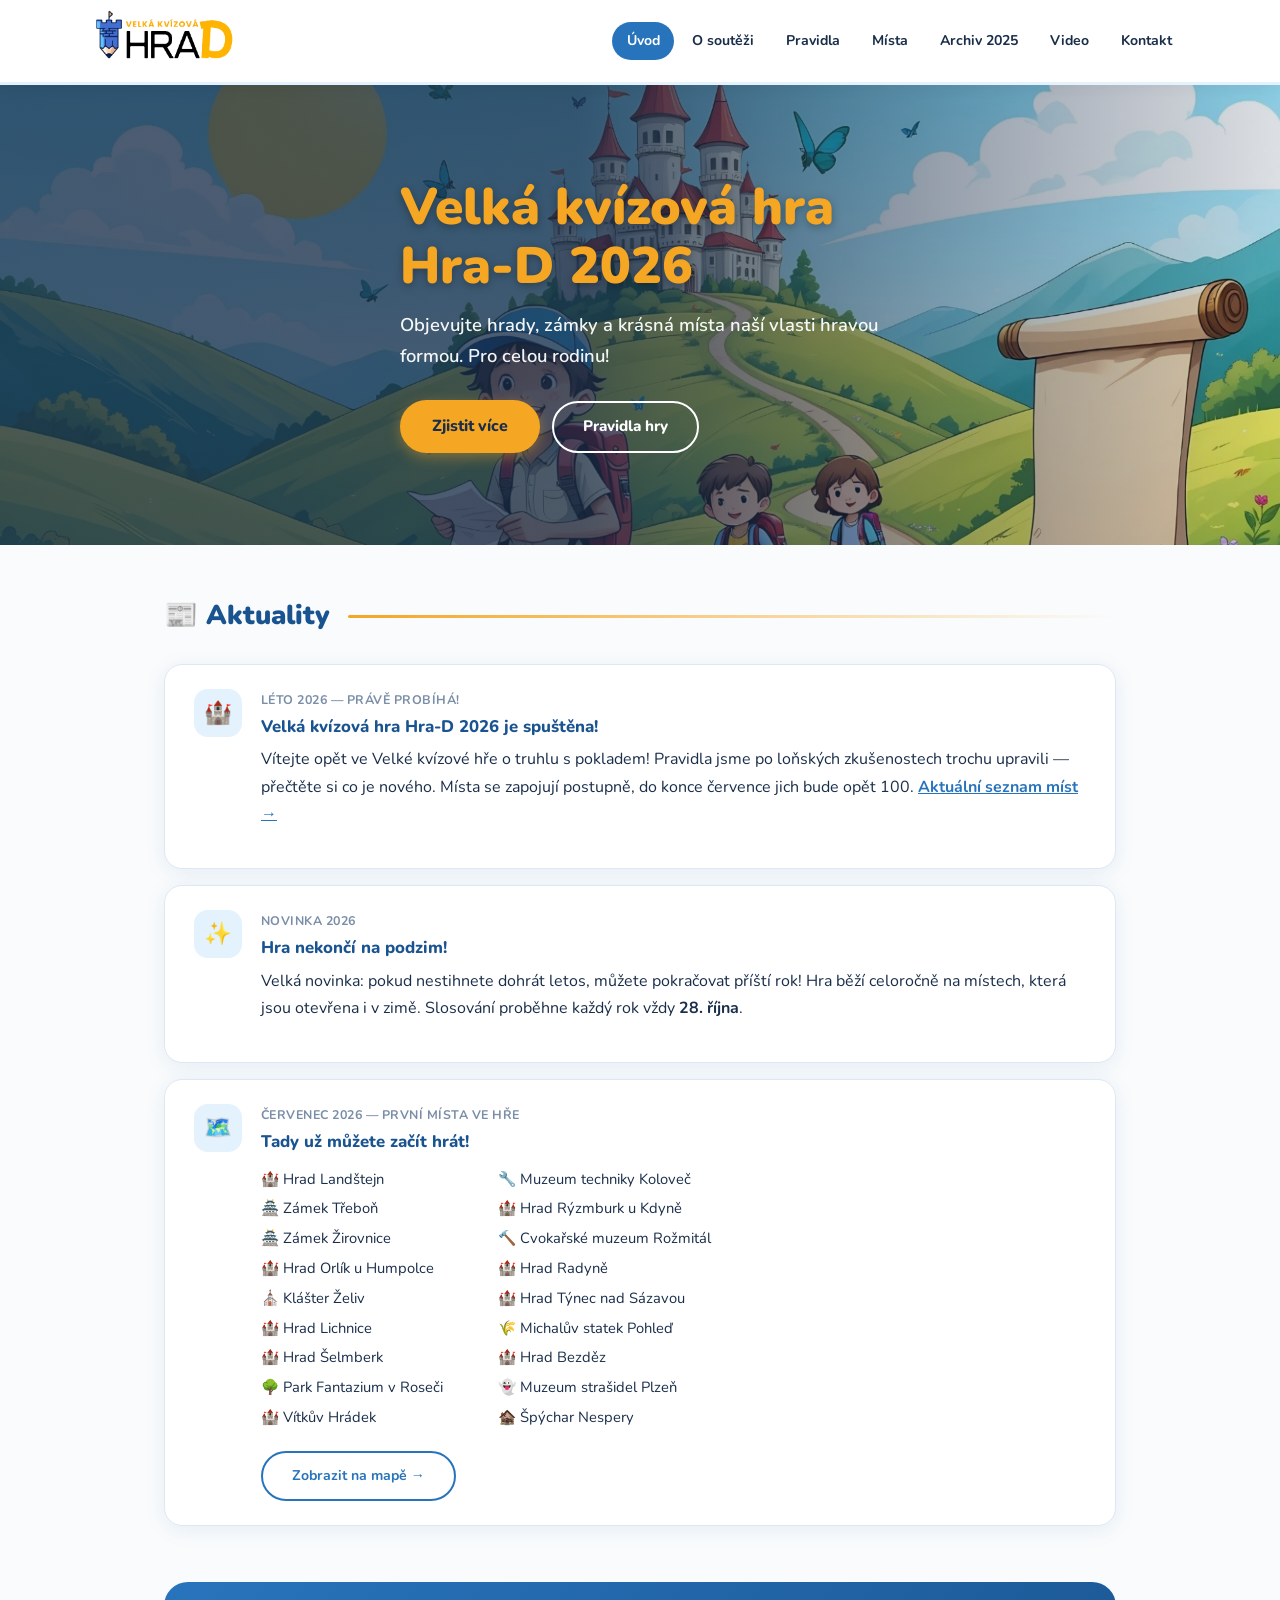
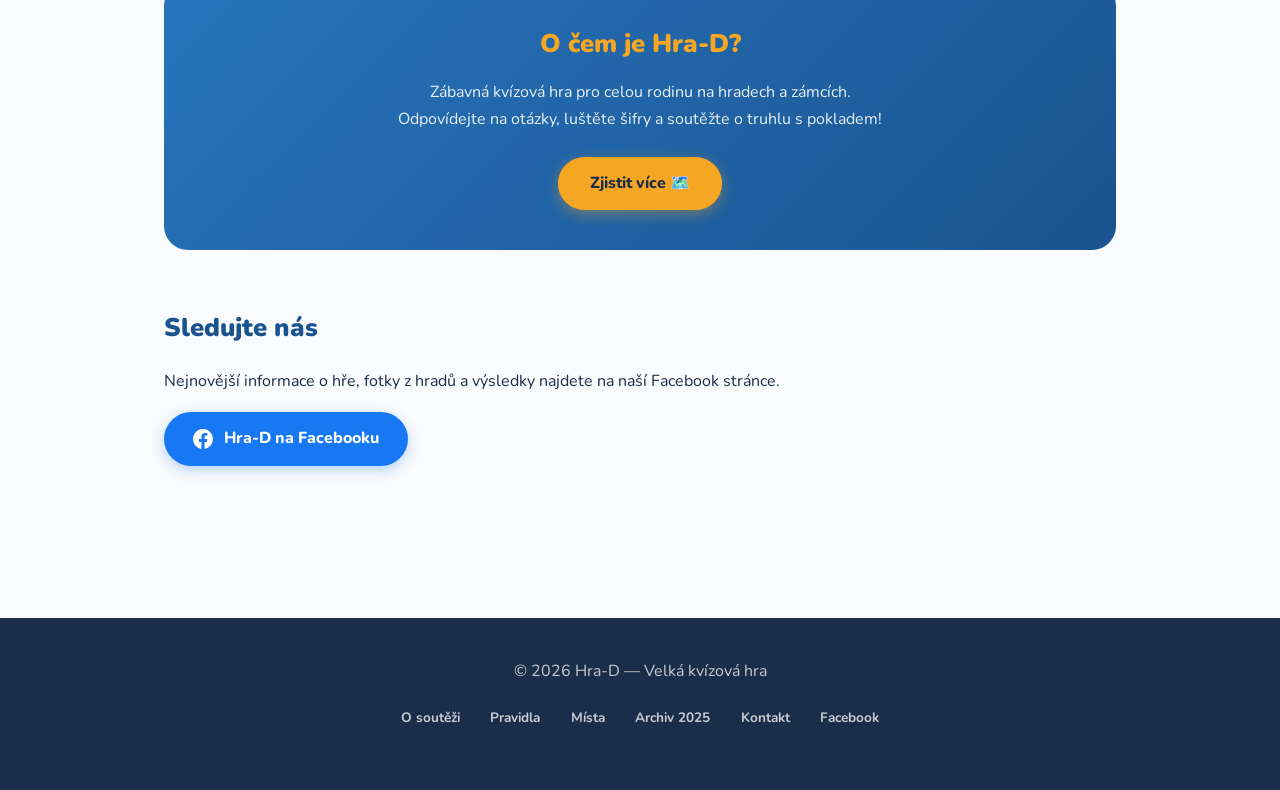
==== commit 0a7d80e2: "Add files via upload" ====
--- a/index.html
+++ b/index.html
@@ -65,18 +65,30 @@
         <div class="aktualita-body">
           <div class="datum">Červenec 2026 — první místa ve hře</div>
           <h3>Tady už můžete začít hrát!</h3>
-          <p>Hrad Landštejn, Zámek Třeboň, Zámek Žirovnice, Hrad Orlík u Humpolce, Klášter Želiv, Hrad Lichnice, Hrad Šelmberk, Park Fantazium v Roseči, Vítkův Hrádek, Muzeum techniky a řemesel Koloveč, Hrad Rýzmburk u Kdyně, Cvokařské muzeum Rožmitál, Hrad Radyně, Hrad Týnec nad Sázavou, Michalův statek Pohleď, Hrad Bezděz, Muzeum strašidel Plzeň, Špýchar Nespery… a další přibývají! <a href="mista.html">Celý seznam →</a></p>
+          <ul style="columns:2; column-gap:1.5rem; list-style:none; margin:0.6rem 0 1rem; padding:0; font-size:0.92rem;">
+            <li style="margin-bottom:0.3rem;">🏰 Hrad Landštejn</li>
+            <li style="margin-bottom:0.3rem;">🏯 Zámek Třeboň</li>
+            <li style="margin-bottom:0.3rem;">🏯 Zámek Žirovnice</li>
+            <li style="margin-bottom:0.3rem;">🏰 Hrad Orlík u Humpolce</li>
+            <li style="margin-bottom:0.3rem;">⛪ Klášter Želiv</li>
+            <li style="margin-bottom:0.3rem;">🏰 Hrad Lichnice</li>
+            <li style="margin-bottom:0.3rem;">🏰 Hrad Šelmberk</li>
+            <li style="margin-bottom:0.3rem;">🌳 Park Fantazium v Roseči</li>
+            <li style="margin-bottom:0.3rem;">🏰 Vítkův Hrádek</li>
+            <li style="margin-bottom:0.3rem;">🔧 Muzeum techniky Koloveč</li>
+            <li style="margin-bottom:0.3rem;">🏰 Hrad Rýzmburk u Kdyně</li>
+            <li style="margin-bottom:0.3rem;">🔨 Cvokařské muzeum Rožmitál</li>
+            <li style="margin-bottom:0.3rem;">🏰 Hrad Radyně</li>
+            <li style="margin-bottom:0.3rem;">🏰 Hrad Týnec nad Sázavou</li>
+            <li style="margin-bottom:0.3rem;">🌾 Michalův statek Pohleď</li>
+            <li style="margin-bottom:0.3rem;">🏰 Hrad Bezděz</li>
+            <li style="margin-bottom:0.3rem;">👻 Muzeum strašidel Plzeň</li>
+            <li style="margin-bottom:0.3rem;">🏚️ Špýchar Nespery</li>
+          </ul>
+          <a href="mista.html" class="btn-outline" style="font-size:0.88rem;">Zobrazit na mapě →</a>
         </div>
       </div>
 
-      <div class="aktualita">
-        <div class="aktualita-icon">🏆</div>
-        <div class="aktualita-body">
-          <div class="datum">Říjen 2025</div>
-          <h3>Výsledky slosování 2025</h3>
-          <p>Slosování proběhlo na Zlaté podkově v Humpolci. Vítězem truhly se stali Jana Jan. a Vladimír Bu. <a href="archiv.html">Všichni výherci →</a></p>
-        </div>
-      </div>
 
     </div>
   </section>
